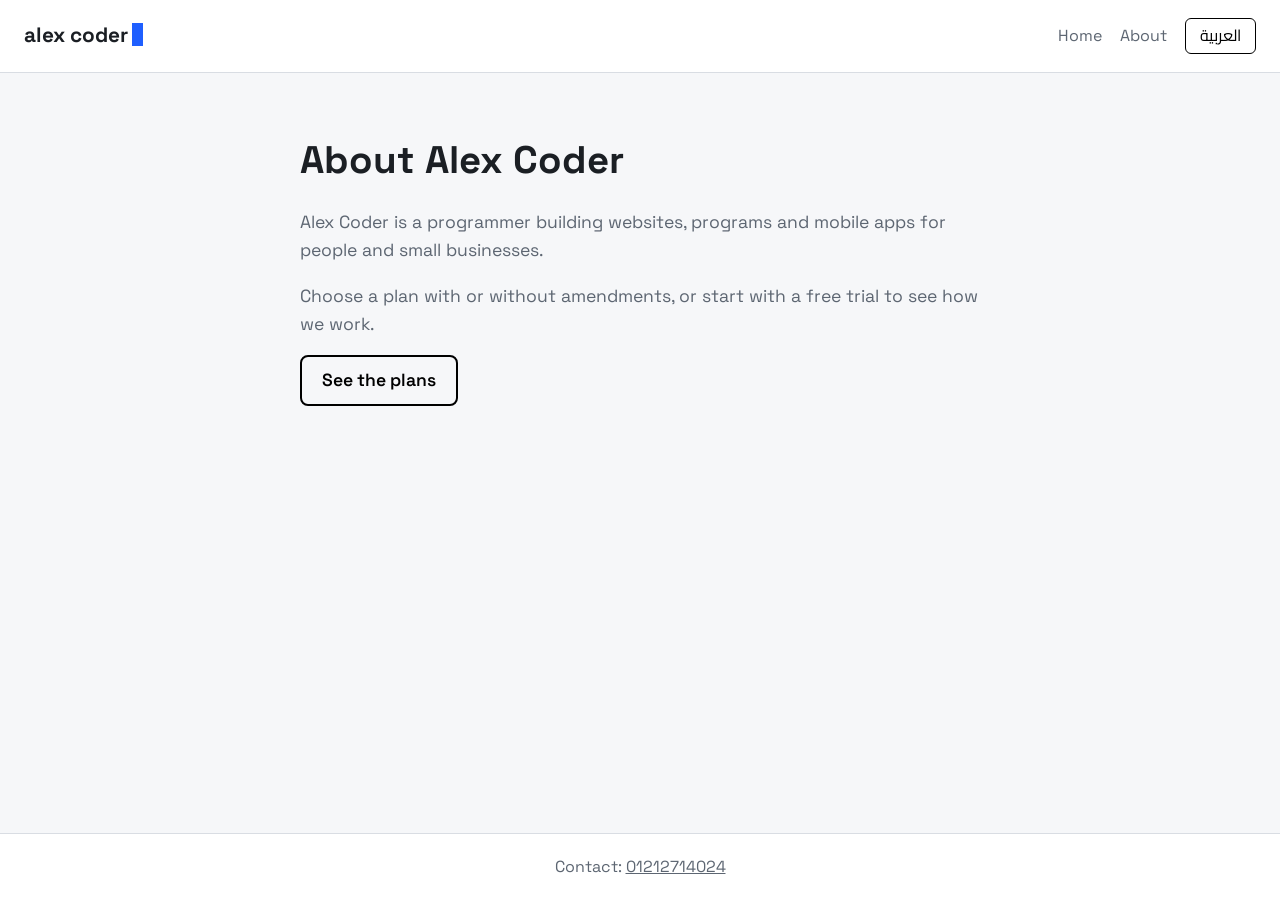
==== about.html @ a0e3bed8 "Add files via upload" ====
<!DOCTYPE html>
<html lang="en" dir="ltr">
<head>
<meta charset="UTF-8">
<meta name="viewport" content="width=device-width, initial-scale=1">
<title>About - Alex Coder</title>
<link rel="preconnect" href="https://fonts.googleapis.com">
<link rel="preconnect" href="https://fonts.gstatic.com" crossorigin>
<link href="https://fonts.googleapis.com/css2?family=Space+Grotesk:wght@500;700&family=Cairo:wght@400;600;700&display=swap" rel="stylesheet">
<link rel="stylesheet" href="style.css">
</head>
<body>
<header class="top">
  <a class="logo" href="index.html">alex coder<span class="caret"></span></a>
  <nav>
    <a href="index.html" data-i18n="nav_home">Home</a>
    <a href="about.html" data-i18n="nav_about">About</a>
    <button id="langBtn" class="lang" type="button">العربية</button>
  </nav>
</header>

<main class="about">
  <h1 data-i18n="about_title">About Alex Coder</h1>
  <p data-i18n="about_p1">Alex Coder is a programmer building websites, programs and mobile apps for people and small businesses.</p>
  <p data-i18n="about_p2">Choose a plan with or without amendments, or start with a free trial to see how we work.</p>
  <p><a class="btn-link" href="index.html" data-i18n="about_cta">See the plans</a></p>
</main>

<footer class="foot">
  <span data-i18n="contact">Contact</span>: <a href="tel:01212714024" dir="ltr">01212714024</a>
</footer>

<script src="script.js"></script>
</body>
</html>
---- style.css ----
:root{
  --bg:#f6f7f9; --card:#ffffff; --ink:#000000; --text:#1b1f24; --muted:#5d6672;
  --blue:#1f5fff; --amber:#ffb020; --line:#d9dde3;
  --font:"Space Grotesk","Cairo",system-ui,sans-serif;
}
html[lang="ar"]{--font:"Cairo","Space Grotesk",system-ui,sans-serif}
*{box-sizing:border-box}
body{margin:0;background:var(--bg);color:var(--text);font-family:var(--font);line-height:1.6;min-height:100vh;display:flex;flex-direction:column}
main{flex:1;width:100%;max-width:1040px;margin:0 auto;padding:0 20px}
a{color:inherit}

.top{display:flex;justify-content:space-between;align-items:center;padding:18px 24px;border-bottom:1px solid var(--line);background:var(--card)}
.logo{font-weight:700;font-size:1.3rem;text-decoration:none;direction:ltr}
.caret{display:inline-block;width:.55em;height:1.1em;background:var(--blue);margin-inline-start:4px;vertical-align:-.2em;animation:blink 1.1s steps(1) infinite}
@keyframes blink{50%{opacity:0}}
nav{display:flex;gap:18px;align-items:center}
nav a{text-decoration:none;color:var(--muted)}
nav a:hover{color:var(--ink)}
.lang{font:inherit;background:none;border:1px solid var(--ink);padding:4px 14px;border-radius:6px;cursor:pointer}
.lang:hover{background:var(--ink);color:#fff}

.hero{padding:64px 0 36px}
.hero h1{font-size:clamp(2rem,5vw,3.4rem);line-height:1.15;margin:0 0 12px;max-width:16em}
.hero p{color:var(--muted);font-size:1.1rem;margin:0}

.plans{display:grid;grid-template-columns:repeat(auto-fit,minmax(260px,1fr));gap:20px;padding-bottom:56px}
.plan{position:relative;background:var(--card);border:1px solid var(--line);border-radius:12px;padding:28px 24px;display:flex;flex-direction:column;gap:8px}
.plan h2{margin:0;font-size:1.35rem}
.plan p{margin:0;color:var(--muted)}
.plan .price{color:var(--text);font-size:1.8rem;font-weight:700;margin:14px 0 18px}
.plan .price span{font-size:1rem;font-weight:500;color:var(--muted)}
.tag{position:absolute;top:-12px;inset-inline-end:16px;background:var(--amber);color:#000;font-size:.8rem;font-weight:700;padding:3px 12px;border-radius:999px}

.start,.submit{font:inherit;font-weight:600;background:transparent;color:var(--ink);border:2px solid var(--ink);border-radius:8px;padding:10px 20px;cursor:pointer;margin-top:auto}
.start:hover{background:var(--ink);color:#fff}
.continue{font:inherit;font-weight:600;background:transparent;color:var(--blue);border:2px solid var(--blue);border-radius:8px;padding:10px 24px;cursor:pointer;margin-top:18px}
.continue:hover{background:var(--blue);color:#fff}
.submit{margin-top:18px;width:100%}
.submit:hover{background:var(--ink);color:#fff}
button:focus-visible,input:focus-visible,a:focus-visible{outline:3px solid var(--blue);outline-offset:2px}

.overlay{position:fixed;inset:0;background:rgba(0,0,0,.55);display:flex;align-items:center;justify-content:center;padding:16px;z-index:10}
.overlay[hidden]{display:none}
.panel{position:relative;background:var(--card);border-radius:12px;width:100%;max-width:460px;max-height:92vh;overflow:auto;padding:32px 26px 26px}
.close{position:absolute;top:8px;inset-inline-end:12px;font-size:1.8rem;background:none;border:0;cursor:pointer;color:var(--muted)}
.panel h3{margin:0 0 4px;font-size:1.3rem}
.panel .sub{color:var(--muted);margin:0 0 16px}
.opts{display:grid;gap:10px;margin:10px 0}
.opt{display:flex;align-items:center;gap:10px;border:1px solid var(--line);border-radius:8px;padding:11px 14px;cursor:pointer}
.opt:has(input:checked){border-color:var(--blue);background:#eef3ff}
.opt input{accent-color:var(--blue)}
.big-price{font-size:2rem;font-weight:700;margin:6px 0 14px}
.panel h4{margin:18px 0 6px;font-size:1rem}
.field{display:block;margin:10px 0}
.field span{display:block;font-size:.9rem;color:var(--muted);margin-bottom:3px}
.field input{width:100%;font:inherit;padding:10px 12px;border:1px solid var(--line);border-radius:8px}
.msg{margin-top:12px;font-weight:600}
.msg.err{color:#c62828}
.panel .contact{margin-top:22px;padding-top:14px;border-top:1px solid var(--line);text-align:center}
.done{text-align:center;padding:20px 0}

.about{padding:56px 20px;max-width:720px}
.about h1{font-size:2.4rem;margin:0 0 16px}
.about p{font-size:1.1rem;color:var(--muted)}
.btn-link{display:inline-block;border:2px solid var(--ink);padding:9px 20px;border-radius:8px;text-decoration:none;font-weight:600;color:var(--ink)!important}
.btn-link:hover{background:var(--ink);color:#fff!important}

.foot{padding:20px;text-align:center;border-top:1px solid var(--line);background:var(--card);color:var(--muted)}
@media (prefers-reduced-motion:reduce){.caret{animation:none}}
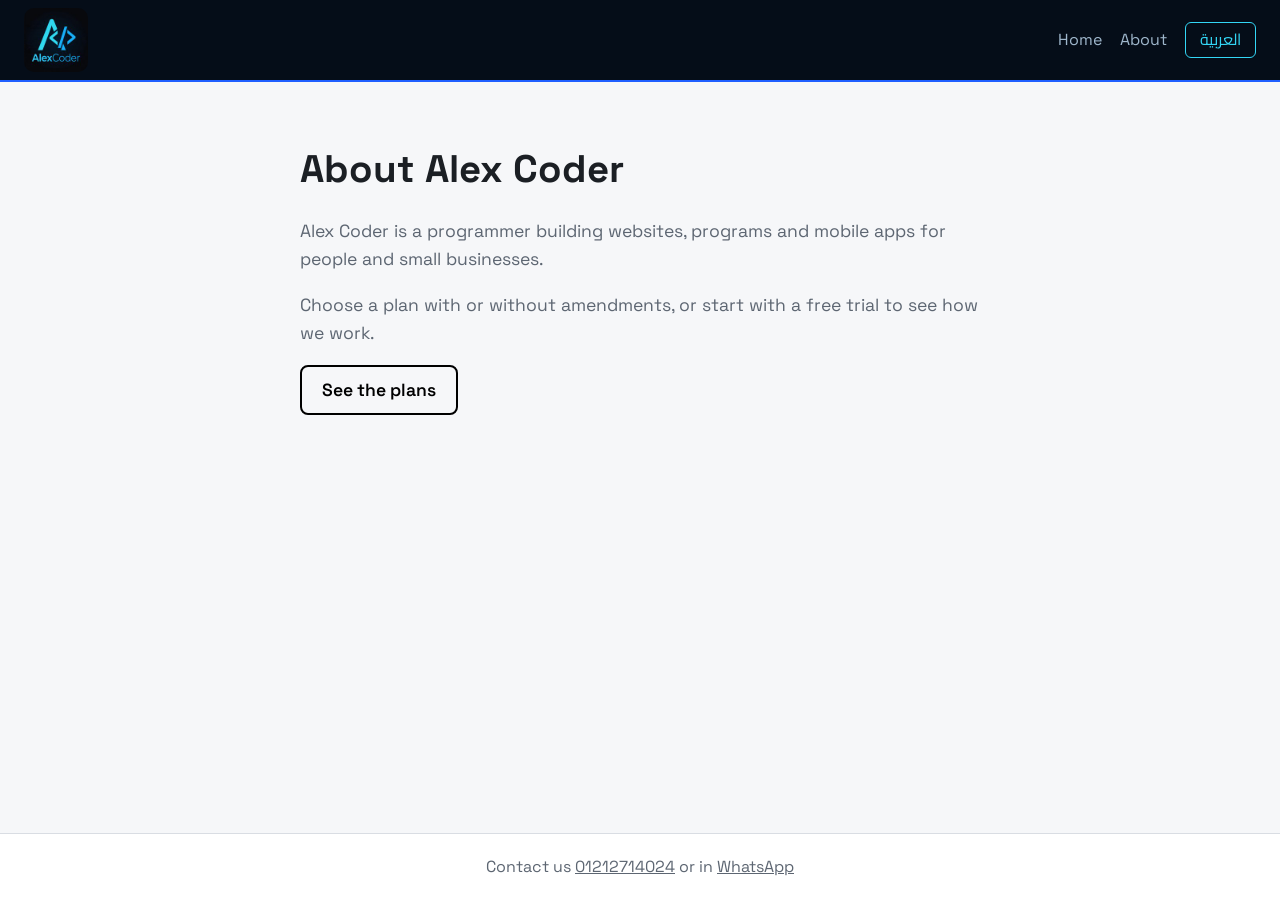
==== commit 09726c67: "Add files via upload" ====
--- a/about.html
+++ b/about.html
@@ -11,7 +11,7 @@
 </head>
 <body>
 <header class="top">
-  <a class="logo" href="index.html">alex coder<span class="caret"></span></a>
+  <a class="logo" href="index.html"><img alt="Alex Coder" width="64" height="64"></a>
   <nav>
     <a href="index.html" data-i18n="nav_home">Home</a>
     <a href="about.html" data-i18n="nav_about">About</a>
@@ -27,7 +27,7 @@
 </main>
 
 <footer class="foot">
-  <span data-i18n="contact">Contact</span>: <a href="tel:01212714024" dir="ltr">01212714024</a>
+  <span data-i18n="contact_us">Contact us</span> <a href="tel:01212714024" dir="ltr">01212714024</a> <span data-i18n="or_in">or in</span> <a href="https://wa.me/qr/BRRH6QK6KXRFN1" target="_blank" rel="noopener">WhatsApp</a>
 </footer>
 
 <script src="script.js"></script>
--- a/style.css
+++ b/style.css
@@ -9,15 +9,16 @@
 main{flex:1;width:100%;max-width:1040px;margin:0 auto;padding:0 20px}
 a{color:inherit}
 
-.top{display:flex;justify-content:space-between;align-items:center;padding:18px 24px;border-bottom:1px solid var(--line);background:var(--card)}
-.logo{font-weight:700;font-size:1.3rem;text-decoration:none;direction:ltr}
+.top{display:flex;justify-content:space-between;align-items:center;padding:8px 24px;background:#050d18;border-bottom:2px solid var(--blue)}
+.logo{display:block;line-height:0}
+.logo img{height:64px;width:64px;border-radius:10px;display:block}
 .caret{display:inline-block;width:.55em;height:1.1em;background:var(--blue);margin-inline-start:4px;vertical-align:-.2em;animation:blink 1.1s steps(1) infinite}
 @keyframes blink{50%{opacity:0}}
 nav{display:flex;gap:18px;align-items:center}
-nav a{text-decoration:none;color:var(--muted)}
-nav a:hover{color:var(--ink)}
-.lang{font:inherit;background:none;border:1px solid var(--ink);padding:4px 14px;border-radius:6px;cursor:pointer}
-.lang:hover{background:var(--ink);color:#fff}
+nav a{text-decoration:none;color:#9fb7cc}
+nav a:hover{color:#fff}
+.lang{font:inherit;background:none;color:#33d6f5;border:1px solid #33d6f5;padding:4px 14px;border-radius:6px;cursor:pointer}
+.lang:hover{background:#33d6f5;color:#050d18}
 
 .hero{padding:64px 0 36px}
 .hero h1{font-size:clamp(2rem,5vw,3.4rem);line-height:1.15;margin:0 0 12px;max-width:16em}
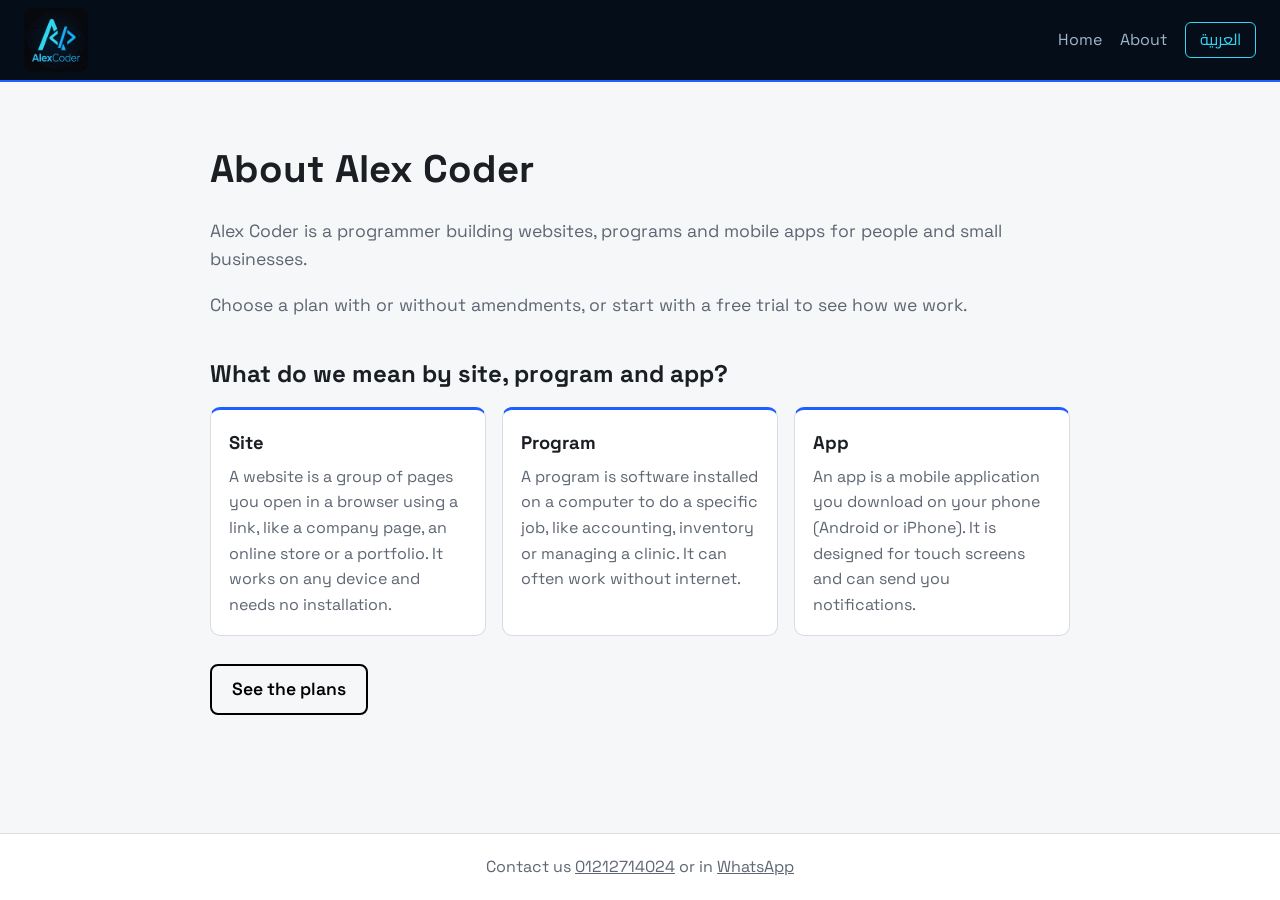
==== commit 66d821df: "Add files via upload" ====
--- a/about.html
+++ b/about.html
@@ -23,6 +23,12 @@
   <h1 data-i18n="about_title">About Alex Coder</h1>
   <p data-i18n="about_p1">Alex Coder is a programmer building websites, programs and mobile apps for people and small businesses.</p>
   <p data-i18n="about_p2">Choose a plan with or without amendments, or start with a free trial to see how we work.</p>
+  <h2 class="defs-title" data-i18n="defs_title">What do we mean by site, program and app?</h2>
+  <div class="defs">
+    <article class="def"><h3 data-i18n="t_site">Site</h3><p data-i18n="def_site">A website is a group of pages you open in a browser using a link, like a company page, an online store or a portfolio. It works on any device and needs no installation.</p></article>
+    <article class="def"><h3 data-i18n="t_program">Program</h3><p data-i18n="def_program">A program is software installed on a computer to do a specific job, like accounting, inventory or managing a clinic. It can often work without internet.</p></article>
+    <article class="def"><h3 data-i18n="t_app">App</h3><p data-i18n="def_app">An app is a mobile application you download on your phone (Android or iPhone). It is designed for touch screens and can send you notifications.</p></article>
+  </div>
   <p><a class="btn-link" href="index.html" data-i18n="about_cta">See the plans</a></p>
 </main>
 
--- a/style.css
+++ b/style.css
@@ -60,7 +60,7 @@
 .panel .contact{margin-top:22px;padding-top:14px;border-top:1px solid var(--line);text-align:center}
 .done{text-align:center;padding:20px 0}
 
-.about{padding:56px 20px;max-width:720px}
+.about{padding:56px 20px;max-width:900px}
 .about h1{font-size:2.4rem;margin:0 0 16px}
 .about p{font-size:1.1rem;color:var(--muted)}
 .btn-link{display:inline-block;border:2px solid var(--ink);padding:9px 20px;border-radius:8px;text-decoration:none;font-weight:600;color:var(--ink)!important}
@@ -68,3 +68,9 @@
 
 .foot{padding:20px;text-align:center;border-top:1px solid var(--line);background:var(--card);color:var(--muted)}
 @media (prefers-reduced-motion:reduce){.caret{animation:none}}
+
+.defs-title{font-size:1.5rem;margin:36px 0 14px}
+.defs{display:grid;grid-template-columns:repeat(auto-fit,minmax(240px,1fr));gap:16px;margin-bottom:28px}
+.def{background:var(--card);border:1px solid var(--line);border-top:3px solid var(--blue);border-radius:10px;padding:18px}
+.def h3{margin:0 0 6px;font-size:1.15rem}
+.def p{margin:0;font-size:1rem}
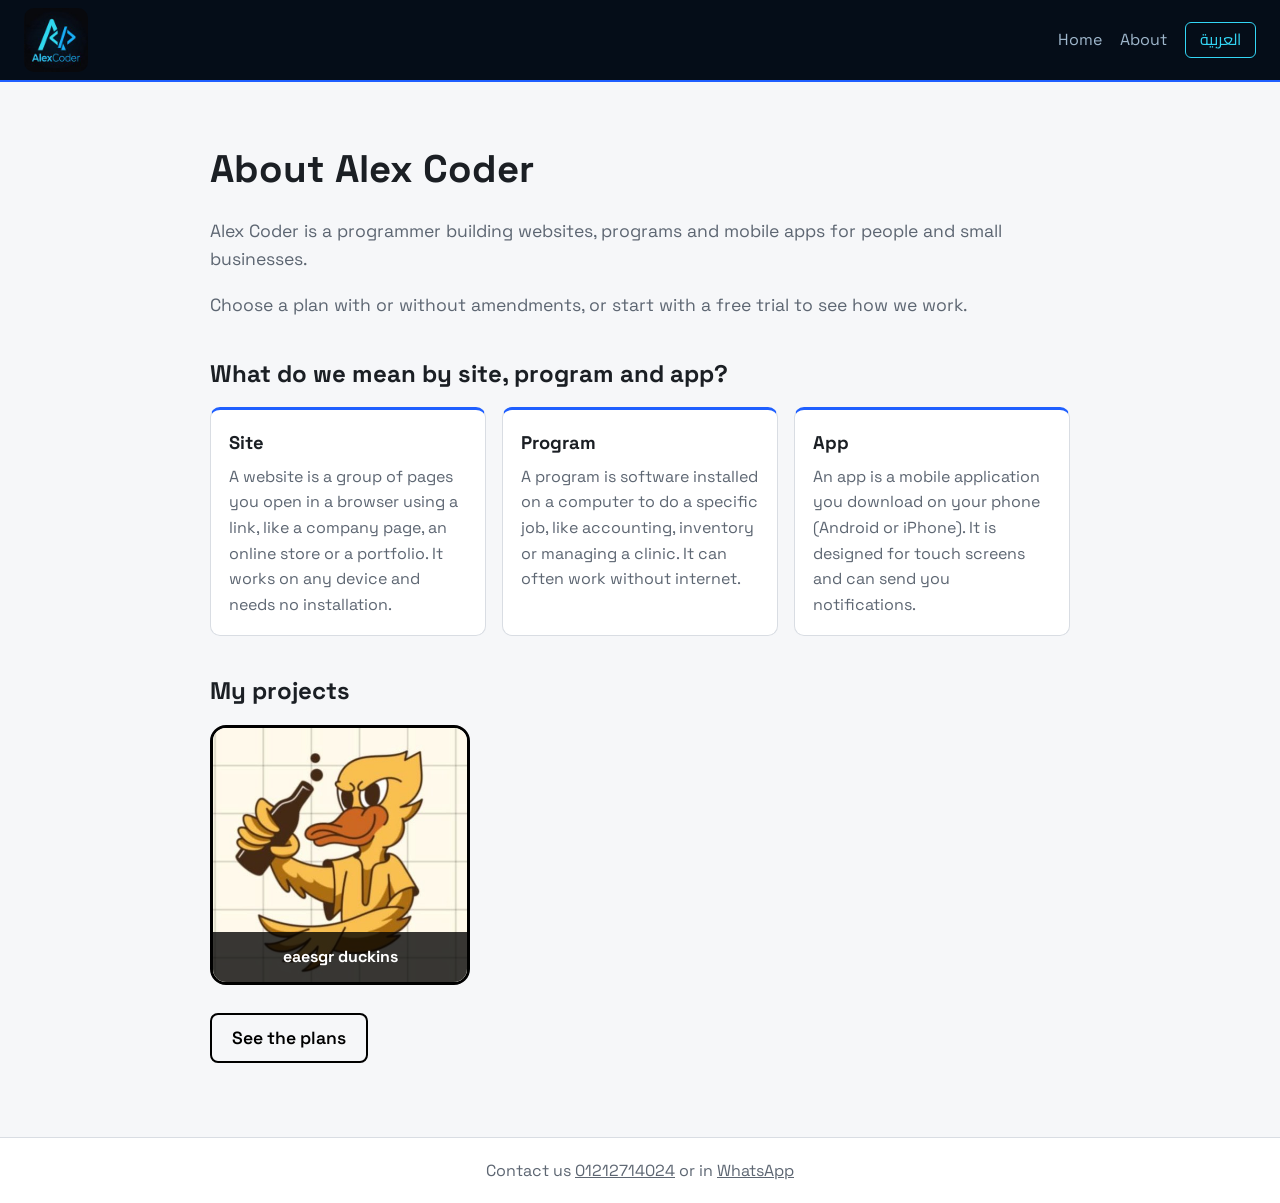
==== commit d2a68d93: "Add files via upload" ====
--- a/about.html
+++ b/about.html
@@ -9,7 +9,7 @@
 <link href="https://fonts.googleapis.com/css2?family=Space+Grotesk:wght@500;700&family=Cairo:wght@400;600;700&display=swap" rel="stylesheet">
 <link rel="stylesheet" href="style.css">
 </head>
-<body>
+<body data-page="about">
 <header class="top">
   <a class="logo" href="index.html"><img alt="Alex Coder" width="64" height="64"></a>
   <nav>
@@ -29,6 +29,11 @@
     <article class="def"><h3 data-i18n="t_program">Program</h3><p data-i18n="def_program">A program is software installed on a computer to do a specific job, like accounting, inventory or managing a clinic. It can often work without internet.</p></article>
     <article class="def"><h3 data-i18n="t_app">App</h3><p data-i18n="def_app">An app is a mobile application you download on your phone (Android or iPhone). It is designed for touch screens and can send you notifications.</p></article>
   </div>
+  <h2 class="defs-title" data-i18n="projects_title">My projects</h2>
+  <a class="project-card" href="https://easagerduckins-oss.github.io/eaesgr-duckins/" target="_blank" rel="noopener">
+    <img alt="eaesgr duckins">
+    <span>eaesgr duckins</span>
+  </a>
   <p><a class="btn-link" href="index.html" data-i18n="about_cta">See the plans</a></p>
 </main>
 
--- a/style.css
+++ b/style.css
@@ -74,3 +74,8 @@
 .def{background:var(--card);border:1px solid var(--line);border-top:3px solid var(--blue);border-radius:10px;padding:18px}
 .def h3{margin:0 0 6px;font-size:1.15rem}
 .def p{margin:0;font-size:1rem}
+.project-card{position:relative;display:block;width:min(100%,260px);aspect-ratio:1/1;border:3px solid var(--ink);border-radius:16px;overflow:hidden;margin:10px 0 28px;text-decoration:none;background:#f3ead2}
+.project-card img{width:100%;height:100%;object-fit:cover;display:block;transition:transform .25s}
+.project-card span{position:absolute;inset-inline:0;bottom:0;padding:12px 16px;background:rgba(0,0,0,.78);color:#fff;font-weight:700;font-size:1rem;direction:ltr;text-align:center}
+.project-card:hover img{transform:scale(1.04)}
+@media (prefers-reduced-motion:reduce){.project-card img{transition:none}}
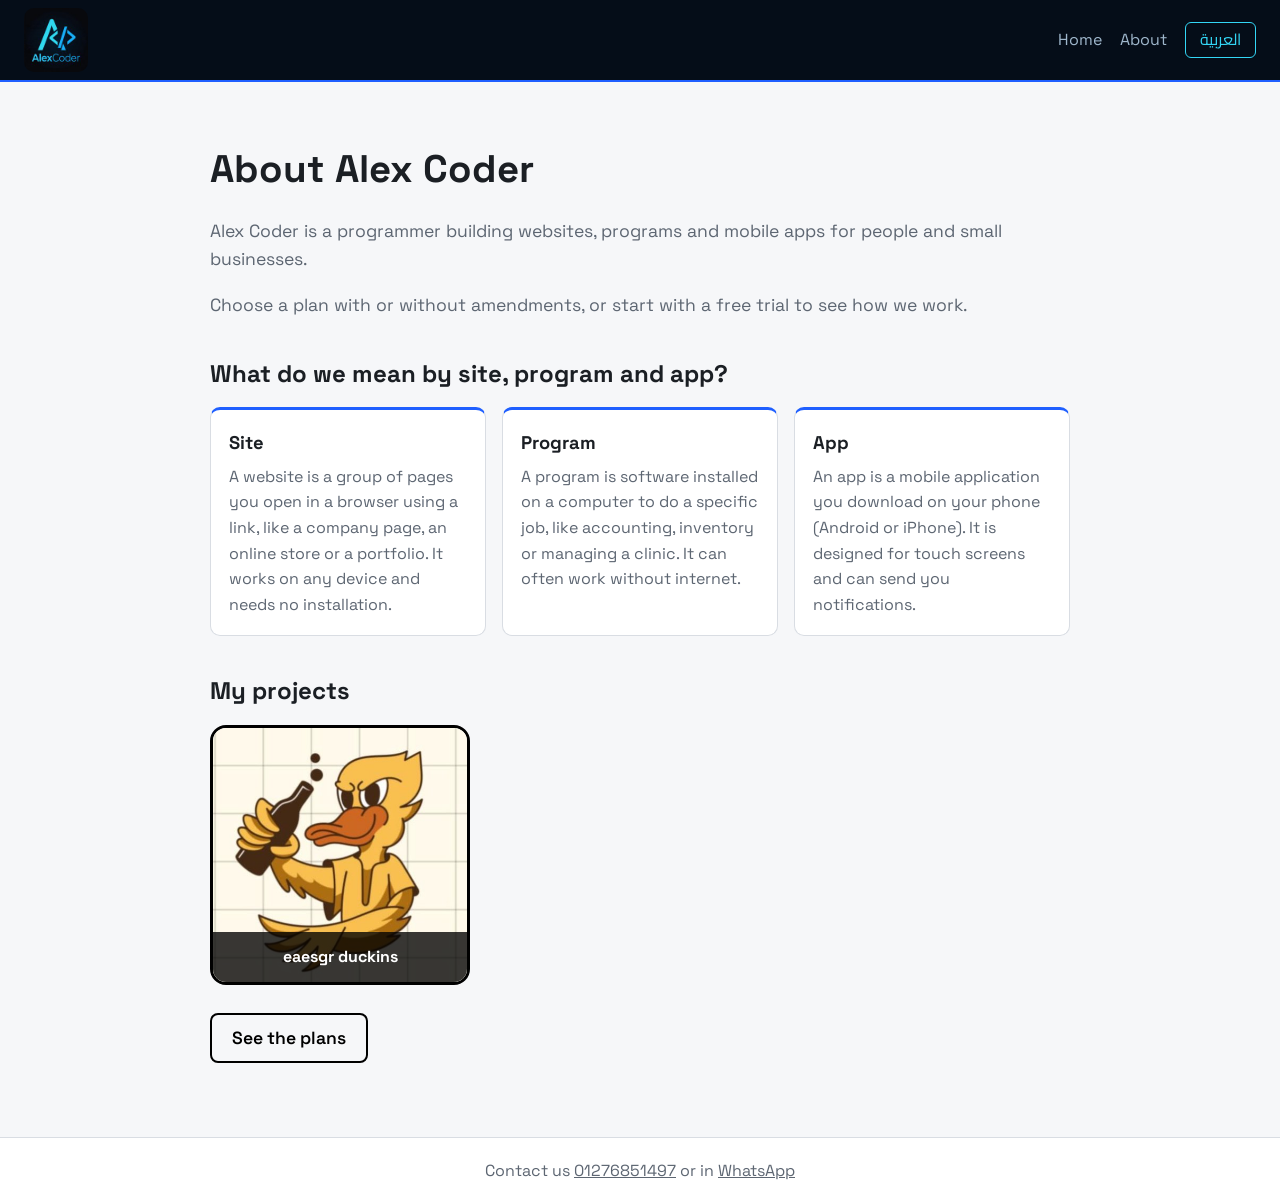
==== commit c3aeb1a2: "Add files via upload" ====
--- a/about.html
+++ b/about.html
@@ -38,7 +38,7 @@
 </main>
 
 <footer class="foot">
-  <span data-i18n="contact_us">Contact us</span> <a href="tel:01212714024" dir="ltr">01212714024</a> <span data-i18n="or_in">or in</span> <a href="https://wa.me/qr/BRRH6QK6KXRFN1" target="_blank" rel="noopener">WhatsApp</a>
+  <span data-i18n="contact_us">Contact us</span> <a href="tel:01276851497" dir="ltr">01276851497</a> <span data-i18n="or_in">or in</span> <a href="https://wa.me/message/PLT6RRUBGCBAN1" target="_blank" rel="noopener">WhatsApp</a>
 </footer>
 
 <script src="script.js"></script>
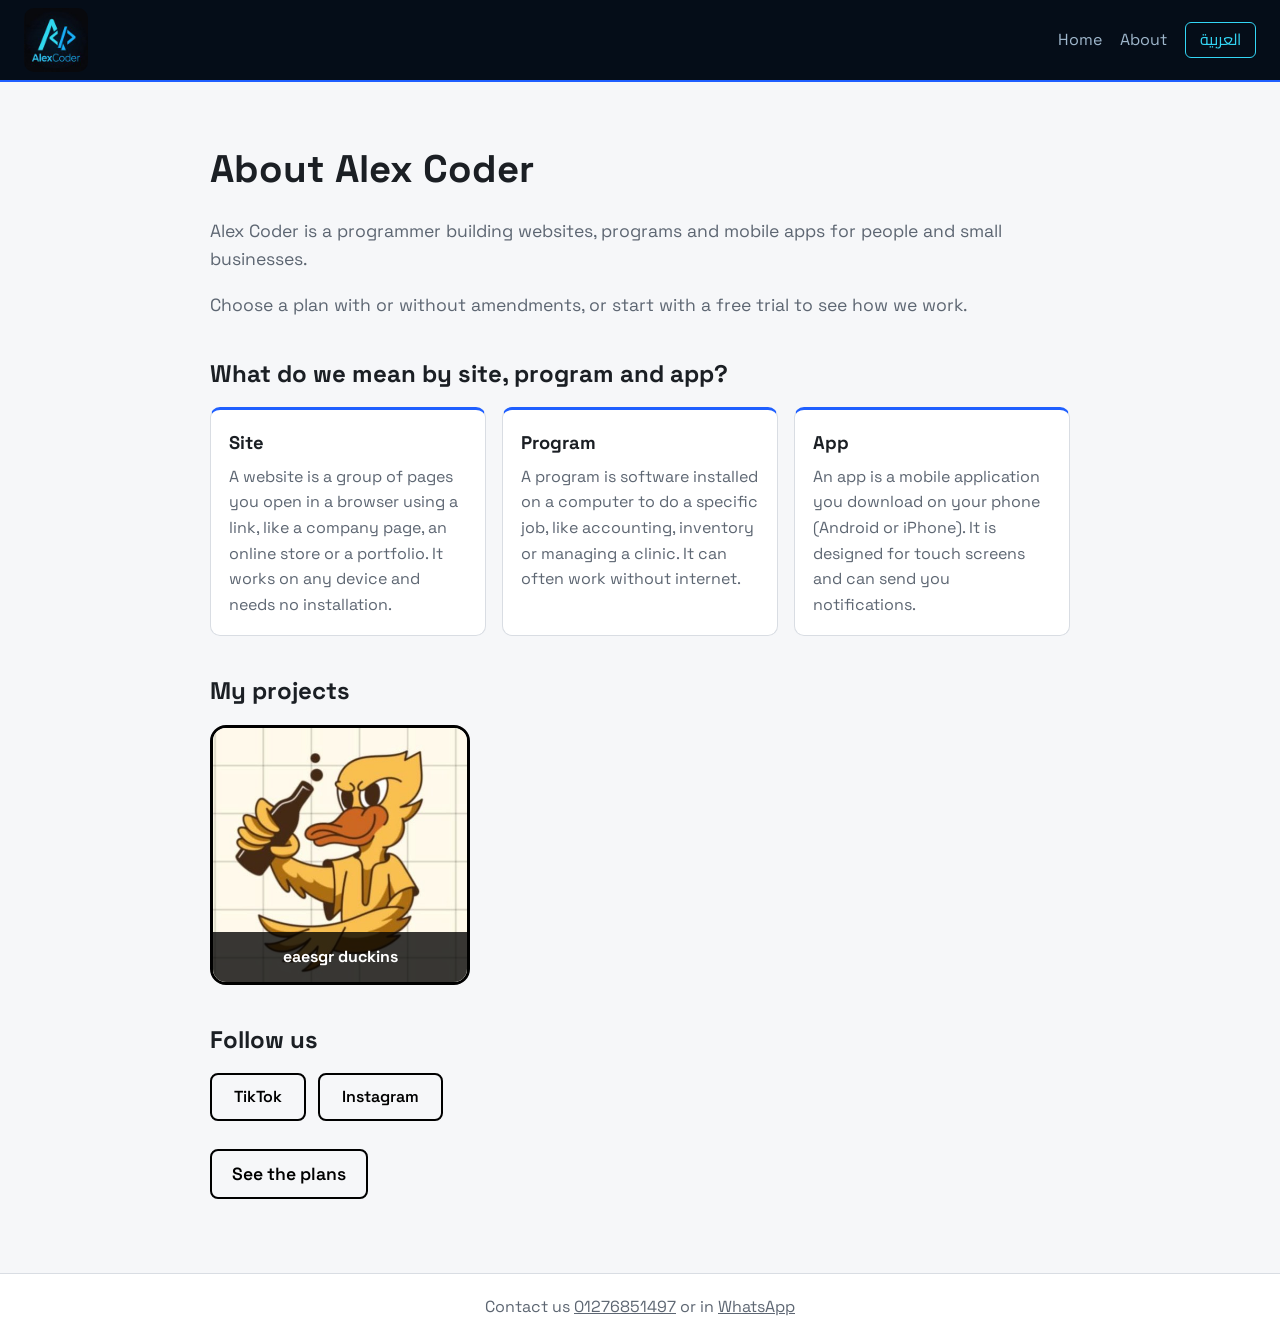
==== commit 8a5e8eec: "Add files via upload" ====
--- a/about.html
+++ b/about.html
@@ -7,6 +7,13 @@
 <link rel="preconnect" href="https://fonts.googleapis.com">
 <link rel="preconnect" href="https://fonts.gstatic.com" crossorigin>
 <link href="https://fonts.googleapis.com/css2?family=Space+Grotesk:wght@500;700&family=Cairo:wght@400;600;700&display=swap" rel="stylesheet">
+<meta name="description" content="Alex Coder builds websites, programs and mobile apps. Pick a plan and start with a free trial.">
+<meta property="og:title" content="Alex Coder">
+<meta property="og:description" content="Alex Coder builds websites, programs and mobile apps. Pick a plan and start with a free trial.">
+<meta property="og:image" content="https://alexcodertiktok.github.io/favicon.png">
+<link rel="icon" type="image/png" sizes="192x192" href="favicon.png">
+<link rel="apple-touch-icon" href="favicon.png">
+<script type="application/ld+json">{"@context":"https://schema.org","@type":"WebSite","name":"Alex Coder","alternateName":"AlexCoder","url":"https://alexcodertiktok.github.io/"}</script>
 <link rel="stylesheet" href="style.css">
 </head>
 <body data-page="about">
@@ -34,6 +41,11 @@
     <img alt="eaesgr duckins">
     <span>eaesgr duckins</span>
   </a>
+  <h2 class="defs-title" data-i18n="follow_title">Follow us</h2>
+  <div class="social">
+    <a href="https://www.tiktok.com/@alexcoder.eg?_r=1&amp;_t=ZS-9BeVcWa43bI" target="_blank" rel="noopener">TikTok</a>
+    <a href="https://www.instagram.com/alexcoder.account?evlk=MWRrZXBzMmhuYnQ4MA==" target="_blank" rel="noopener">Instagram</a>
+  </div>
   <p><a class="btn-link" href="index.html" data-i18n="about_cta">See the plans</a></p>
 </main>
 
--- a/style.css
+++ b/style.css
@@ -79,3 +79,8 @@
 .project-card span{position:absolute;inset-inline:0;bottom:0;padding:12px 16px;background:rgba(0,0,0,.78);color:#fff;font-weight:700;font-size:1rem;direction:ltr;text-align:center}
 .project-card:hover img{transform:scale(1.04)}
 @media (prefers-reduced-motion:reduce){.project-card img{transition:none}}
+.field textarea{width:100%;font:inherit;padding:10px 12px;border:1px solid var(--line);border-radius:8px;resize:vertical;min-height:110px}
+.field textarea:focus-visible{outline:3px solid var(--blue);outline-offset:2px}
+.social{display:flex;gap:12px;flex-wrap:wrap;margin-bottom:28px}
+.social a{display:inline-block;border:2px solid var(--ink);border-radius:8px;padding:9px 22px;font-weight:600;text-decoration:none;color:var(--ink);direction:ltr}
+.social a:hover{background:var(--ink);color:#fff}
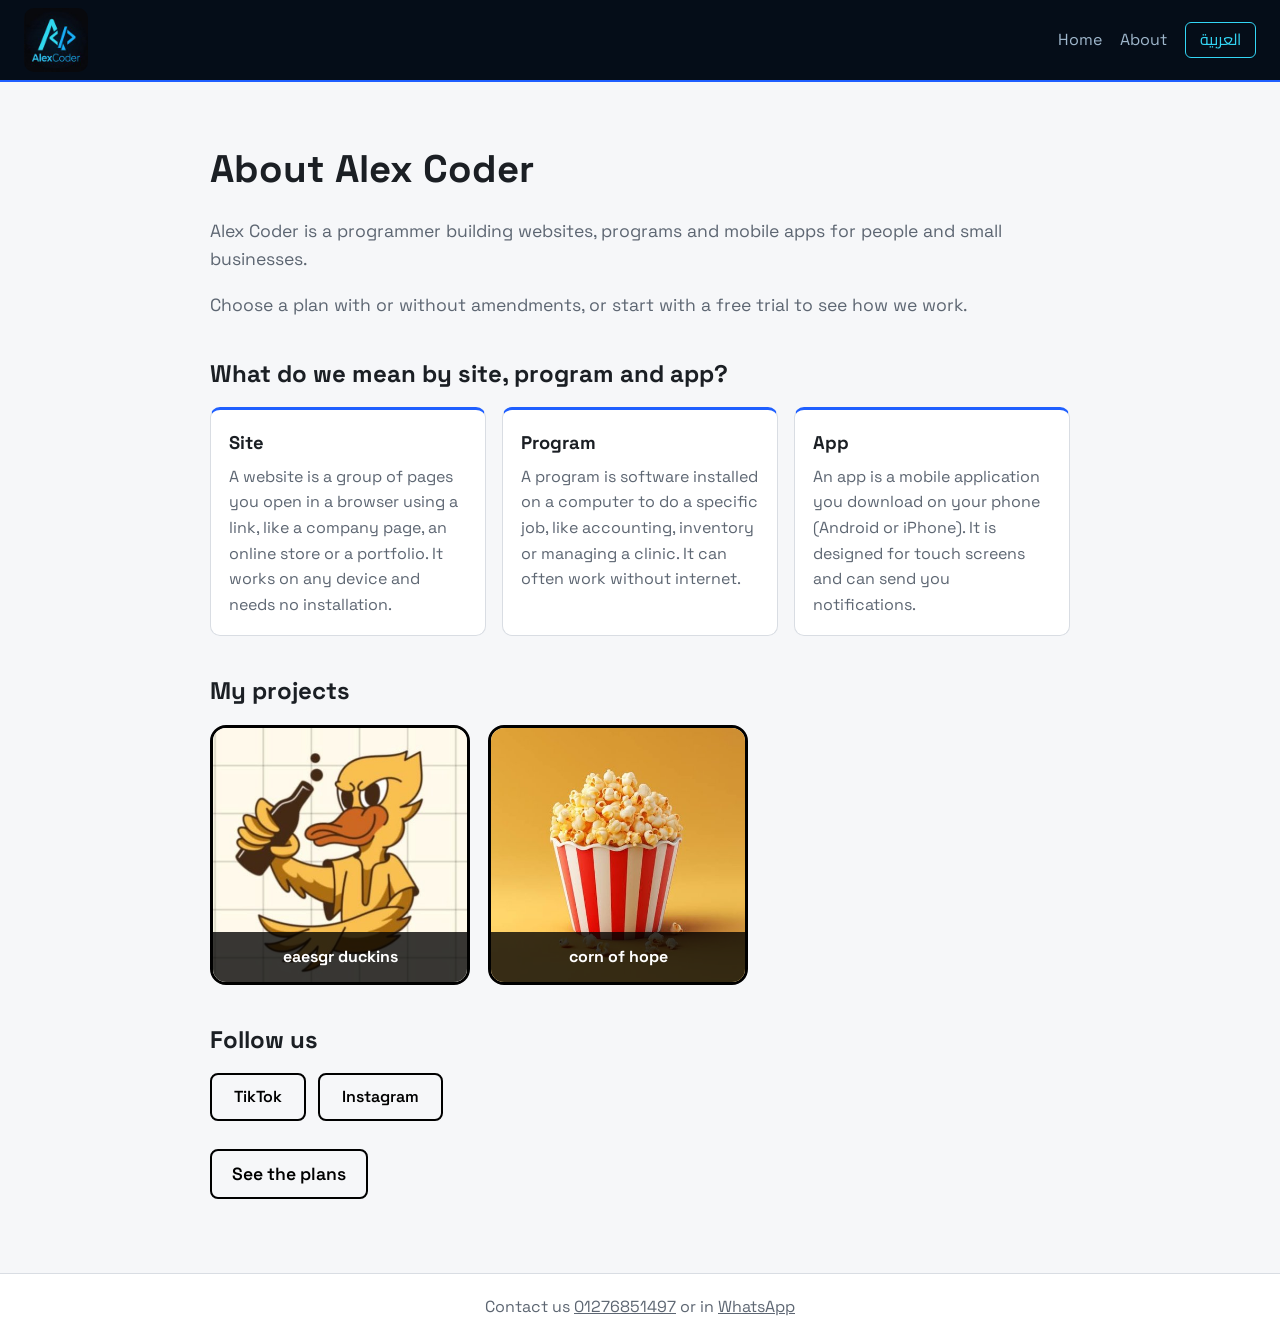
==== commit b9a77c39: "Add files via upload" ====
--- a/about.html
+++ b/about.html
@@ -37,10 +37,16 @@
     <article class="def"><h3 data-i18n="t_app">App</h3><p data-i18n="def_app">An app is a mobile application you download on your phone (Android or iPhone). It is designed for touch screens and can send you notifications.</p></article>
   </div>
   <h2 class="defs-title" data-i18n="projects_title">My projects</h2>
-  <a class="project-card" href="https://easagerduckins-oss.github.io/eaesgr-duckins/" target="_blank" rel="noopener">
-    <img alt="eaesgr duckins">
-    <span>eaesgr duckins</span>
-  </a>
+  <div class="project-row">
+    <a class="project-card" data-img="duck" href="https://easagerduckins-oss.github.io/eaesgr-duckins/" target="_blank" rel="noopener">
+      <img alt="eaesgr duckins">
+      <span>eaesgr duckins</span>
+    </a>
+    <a class="project-card" data-img="corn" href="https://alexcodertiktok.github.io/corn-of-hope/" target="_blank" rel="noopener">
+      <img alt="corn of hope">
+      <span>corn of hope</span>
+    </a>
+  </div>
   <h2 class="defs-title" data-i18n="follow_title">Follow us</h2>
   <div class="social">
     <a href="https://www.tiktok.com/@alexcoder.eg?_r=1&amp;_t=ZS-9BeVcWa43bI" target="_blank" rel="noopener">TikTok</a>
--- a/style.css
+++ b/style.css
@@ -84,3 +84,5 @@
 .social{display:flex;gap:12px;flex-wrap:wrap;margin-bottom:28px}
 .social a{display:inline-block;border:2px solid var(--ink);border-radius:8px;padding:9px 22px;font-weight:600;text-decoration:none;color:var(--ink);direction:ltr}
 .social a:hover{background:var(--ink);color:#fff}
+.project-row{display:flex;gap:18px;flex-wrap:wrap;margin:10px 0 28px}
+.project-row .project-card{margin:0}
